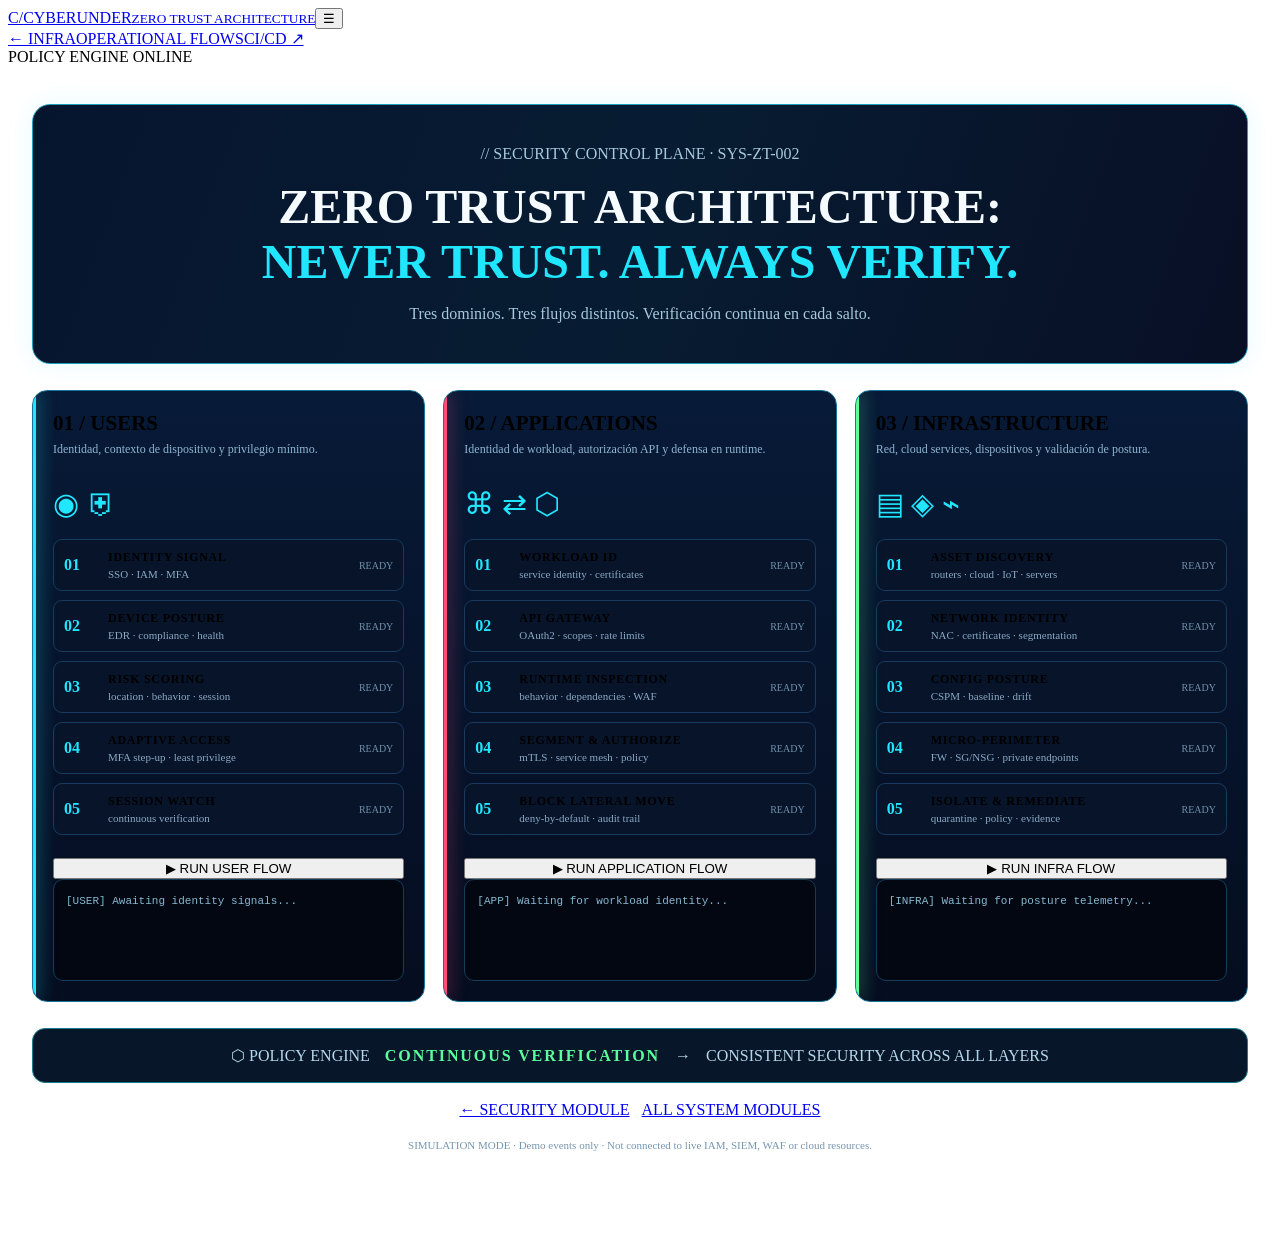
==== zero-trust.html @ 1b2a89de "Add files via upload" ====
<!doctype html><nhtml lang="es"><head><meta charset="utf-8"><meta name="viewport" content="width=device-width,initial-scale=1"><meta name="theme-color" content="#050b1b"><title>ZERO TRUST ARCHITECTURE // CYBERUNDER</title><link rel="stylesheet" href="assets/styles.css"><style>
:root{--ztcyan:#21e6ff;--ztgreen:#5cff9d;--ztred:#ff4c78}.zt-main{max-width:1500px;margin:auto;padding:38px 24px 70px}.zt-hero{text-align:center;border:1px solid #1c9dbb;border-radius:18px;padding:24px;background:linear-gradient(110deg,#06152e,#071c32,#080f25);box-shadow:0 0 28px #00d9ff18}.zt-hero h1{font-size:clamp(25px,4vw,48px);margin:8px 0;color:#f5fbff}.zt-hero h1 em{font-style:normal;color:var(--ztcyan)}.zt-hero p{color:#a7c8dd}.zt-lines{display:grid;grid-template-columns:repeat(3,minmax(0,1fr));gap:18px;margin:26px 0}.zt-card{border:1px solid #16739a;border-radius:15px;background:linear-gradient(180deg,#071a37,#050d20);padding:20px;position:relative;overflow:hidden}.zt-card:before{content:'';position:absolute;inset:0 auto 0 0;width:3px;background:var(--ztcyan);box-shadow:0 0 18px var(--ztcyan)}.zt-card:nth-child(2):before{background:#ff4c78;box-shadow:0 0 18px #ff4c78}.zt-card:nth-child(3):before{background:#5cff9d;box-shadow:0 0 18px #5cff9d}.zt-card h2{font-size:21px;margin:0 0 6px}.zt-card .sub{font-size:12px;color:#8fb5d1;min-height:34px}.zt-icon{font-size:30px;color:var(--ztcyan);margin:10px 0}.zt-flow{display:grid;gap:9px;margin:18px 0}.zt-step{display:grid;grid-template-columns:34px 1fr auto;gap:10px;align-items:center;border:1px solid #183a5d;border-radius:9px;padding:10px;background:#07142a}.zt-step .num{color:var(--ztcyan);font-weight:bold}.zt-step b{display:block;font-size:12px;letter-spacing:.06em}.zt-step small{display:block;color:#8aa9c2;font-size:11px;margin-top:3px}.zt-step .state{font-size:10px;color:#7191a9}.zt-step.running{border-color:var(--ztcyan);box-shadow:0 0 18px #00d9ff22;animation:ztpulse .7s infinite alternate}.zt-step.done{border-color:#38bd80}.zt-step.done .state{color:var(--ztgreen)}@keyframes ztpulse{to{background:#0c2745}}.zt-run{width:100%;margin-top:5px}.zt-terminal{background:#020712;border:1px solid #153d58;border-radius:10px;padding:12px;min-height:76px;color:#86b9d1;font:11px/1.8 monospace;overflow:auto}.zt-footer{display:flex;justify-content:center;align-items:center;gap:15px;flex-wrap:wrap;border:1px solid #187c8f;border-radius:13px;padding:17px;color:#b7d8e7;background:#071729}.zt-footer strong{color:var(--ztgreen);letter-spacing:.12em}.zt-bottom{text-align:center;color:#7695b0;font-size:11px;margin-top:20px}.zt-actions{display:flex;gap:12px;justify-content:center;margin-top:18px;flex-wrap:wrap}@media(max-width:950px){.zt-lines{grid-template-columns:1fr}.zt-card .sub{min-height:0}.zt-main{padding:20px 13px}}
</style></head><body class="pipeline-page"><div class="scanlines"></div><header class="topbar"><a class="brand" href="index.html"><span class="brand-mark">C/</span><span>CYBERUNDER<small>ZERO TRUST ARCHITECTURE</small></span></a><button class="menu-toggle" aria-label="Abrir menú">☰</button><nav class="nav"><a href="index.html">← INFRA</a><a class="active" href="#flows">OPERATIONAL FLOWS</a><a href="cicd.html">CI/CD ↗</a></nav><div class="system-state"><i class="pulse"></i> POLICY ENGINE ONLINE</div></header>
<main class="zt-main"><section class="zt-hero"><p class="eyebrow">// SECURITY CONTROL PLANE · SYS-ZT-002</p><h1>ZERO TRUST ARCHITECTURE:<br><em>NEVER TRUST. ALWAYS VERIFY.</em></h1><p>Tres dominios. Tres flujos distintos. Verificación continua en cada salto.</p></section><section class="zt-lines" id="flows">
<article class="zt-card" data-flow="users"><h2>01 / USERS</h2><div class="sub">Identidad, contexto de dispositivo y privilegio mínimo.</div><div class="zt-icon">◉ ⛨</div><div class="zt-flow"><div class="zt-step"><span class="num">01</span><div><b>IDENTITY SIGNAL</b><small>SSO · IAM · MFA</small></div><span class="state">READY</span></div><div class="zt-step"><span class="num">02</span><div><b>DEVICE POSTURE</b><small>EDR · compliance · health</small></div><span class="state">READY</span></div><div class="zt-step"><span class="num">03</span><div><b>RISK SCORING</b><small>location · behavior · session</small></div><span class="state">READY</span></div><div class="zt-step"><span class="num">04</span><div><b>ADAPTIVE ACCESS</b><small>MFA step-up · least privilege</small></div><span class="state">READY</span></div><div class="zt-step"><span class="num">05</span><div><b>SESSION WATCH</b><small>continuous verification</small></div><span class="state">READY</span></div></div><button class="btn primary zt-run">▶ RUN USER FLOW</button><div class="zt-terminal">[USER] Awaiting identity signals...</div></article>
<article class="zt-card" data-flow="apps"><h2>02 / APPLICATIONS</h2><div class="sub">Identidad de workload, autorización API y defensa en runtime.</div><div class="zt-icon">⌘ ⇄ ⬡</div><div class="zt-flow"><div class="zt-step"><span class="num">01</span><div><b>WORKLOAD ID</b><small>service identity · certificates</small></div><span class="state">READY</span></div><div class="zt-step"><span class="num">02</span><div><b>API GATEWAY</b><small>OAuth2 · scopes · rate limits</small></div><span class="state">READY</span></div><div class="zt-step"><span class="num">03</span><div><b>RUNTIME INSPECTION</b><small>behavior · dependencies · WAF</small></div><span class="state">READY</span></div><div class="zt-step"><span class="num">04</span><div><b>SEGMENT & AUTHORIZE</b><small>mTLS · service mesh · policy</small></div><span class="state">READY</span></div><div class="zt-step"><span class="num">05</span><div><b>BLOCK LATERAL MOVE</b><small>deny-by-default · audit trail</small></div><span class="state">READY</span></div></div><button class="btn primary zt-run">▶ RUN APPLICATION FLOW</button><div class="zt-terminal">[APP] Waiting for workload identity...</div></article>
<article class="zt-card" data-flow="infra"><h2>03 / INFRASTRUCTURE</h2><div class="sub">Red, cloud services, dispositivos y validación de postura.</div><div class="zt-icon">▤ ◈ ⌁</div><div class="zt-flow"><div class="zt-step"><span class="num">01</span><div><b>ASSET DISCOVERY</b><small>routers · cloud · IoT · servers</small></div><span class="state">READY</span></div><div class="zt-step"><span class="num">02</span><div><b>NETWORK IDENTITY</b><small>NAC · certificates · segmentation</small></div><span class="state">READY</span></div><div class="zt-step"><span class="num">03</span><div><b>CONFIG POSTURE</b><small>CSPM · baseline · drift</small></div><span class="state">READY</span></div><div class="zt-step"><span class="num">04</span><div><b>MICRO-PERIMETER</b><small>FW · SG/NSG · private endpoints</small></div><span class="state">READY</span></div><div class="zt-step"><span class="num">05</span><div><b>ISOLATE & REMEDIATE</b><small>quarantine · policy · evidence</small></div><span class="state">READY</span></div></div><button class="btn primary zt-run">▶ RUN INFRA FLOW</button><div class="zt-terminal">[INFRA] Waiting for posture telemetry...</div></article>
</section><section class="zt-footer"><span>⬡ POLICY ENGINE</span><strong>CONTINUOUS VERIFICATION</strong><span>→</span><span>CONSISTENT SECURITY ACROSS ALL LAYERS</span></section><div class="zt-actions"><a class="btn ghost" href="module.html?module=security">← SECURITY MODULE</a><a class="btn ghost" href="index.html#modules">ALL SYSTEM MODULES</a></div><p class="zt-bottom">SIMULATION MODE · Demo events only · Not connected to live IAM, SIEM, WAF or cloud resources.</p></main><script src="assets/app.js"></script><script>
const logs={users:['Resolving identity provider and MFA claims','Checking device compliance and endpoint posture','Scoring session context and behavioral signals','Applying least-privilege access decision','Starting continuous session verification'],apps:['Attesting workload identity and certificate chain','Validating OAuth scopes and API gateway rules','Inspecting runtime behavior and dependency signals','Evaluating mTLS and service-to-service policy','Testing deny-by-default against lateral movement'],infra:['Discovering routers, cloud assets, IoT and servers','Mapping network identity and segmentation zones','Comparing cloud configuration with secure baseline','Checking firewall, SG/NSG and private endpoint policy','Simulating quarantine and collecting audit evidence']};document.querySelectorAll('.zt-card').forEach(card=>{const btn=card.querySelector('button'),steps=[...card.querySelectorAll('.zt-step')],term=card.querySelector('.zt-terminal');let busy=false;btn.addEventListener('click',async()=>{if(busy)return;busy=true;btn.disabled=true;btn.textContent='◌ FLOW RUNNING';steps.forEach(s=>{s.classList.remove('done','running');s.querySelector('.state').textContent='QUEUED'});term.textContent='[SYSTEM] '+card.dataset.flow.toUpperCase()+' workflow started';for(let i=0;i<steps.length;i++){const s=steps[i];s.classList.add('running');s.querySelector('.state').textContent='RUNNING';term.textContent+='\n['+(new Date().toLocaleTimeString('es-CL',{hour12:false}))+'] '+logs[card.dataset.flow][i];s.scrollIntoView({block:'nearest',behavior:'smooth'});await new Promise(r=>setTimeout(r,650));s.classList.remove('running');s.classList.add('done');s.querySelector('.state').textContent='PASS'}term.textContent+='\n[PASS] '+card.dataset.flow.toUpperCase()+' flow completed · evidence recorded';btn.disabled=false;btn.textContent='↻ RUN FLOW AGAIN';busy=false})});
</script></body></html>
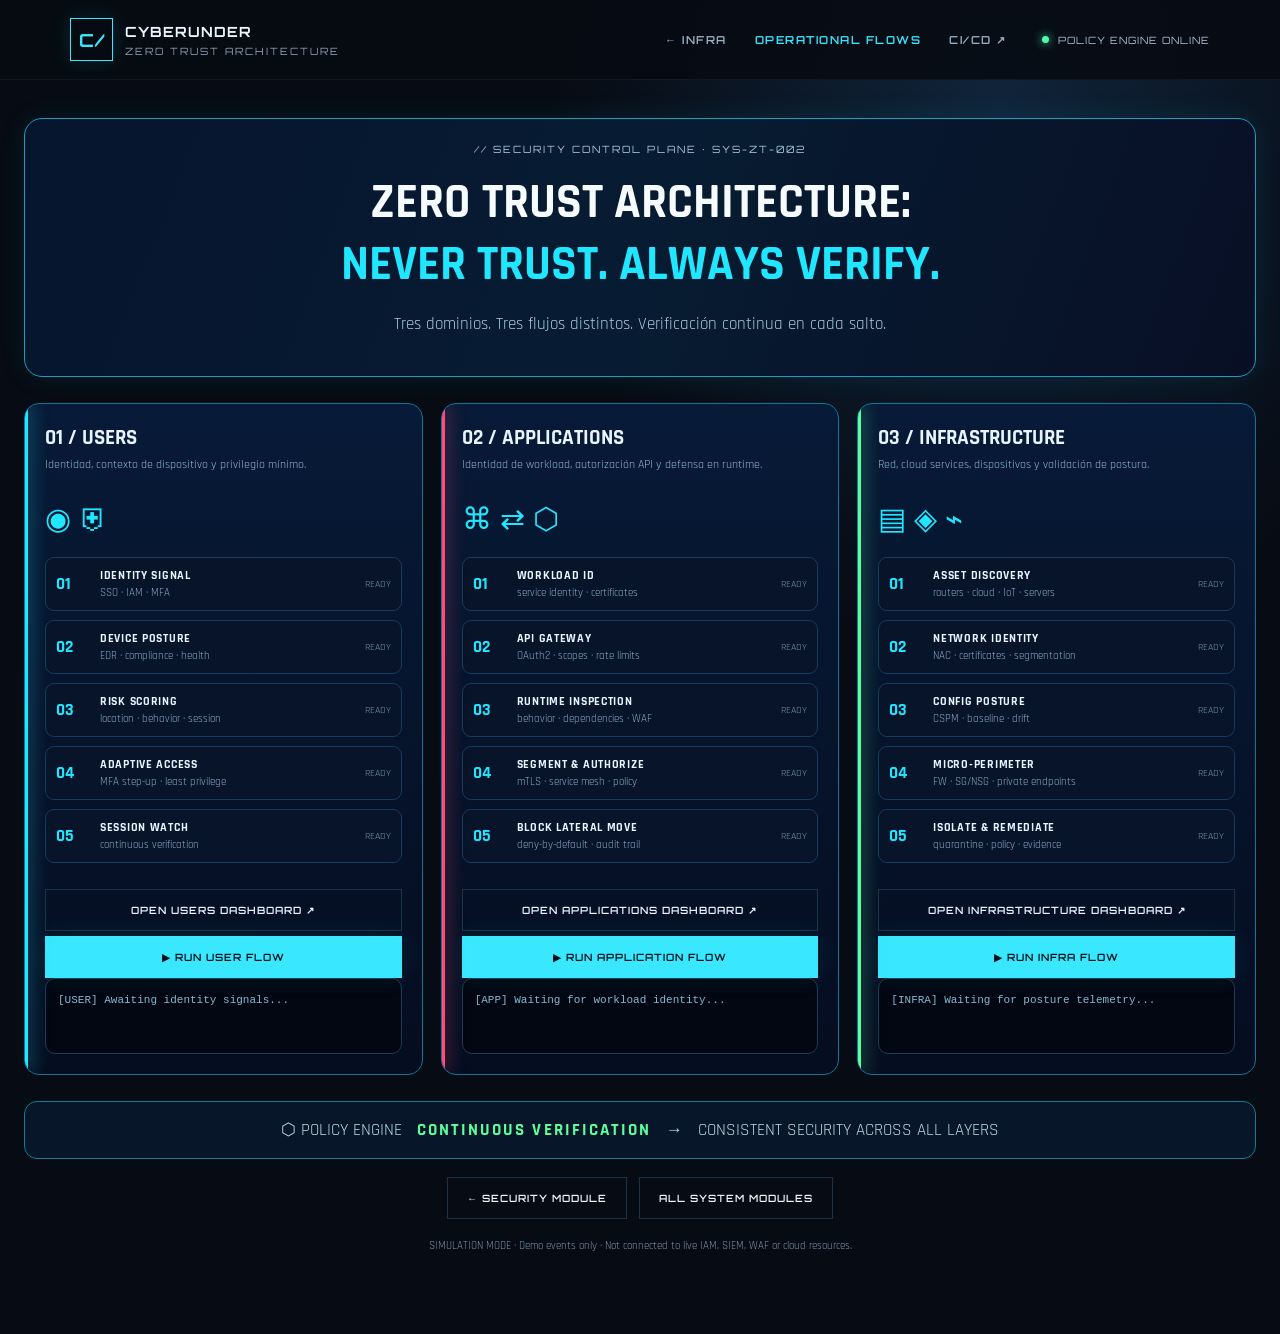
==== commit 49934371: "Add files via upload" ====
--- a/zero-trust.html
+++ b/zero-trust.html
@@ -2,9 +2,9 @@
 :root{--ztcyan:#21e6ff;--ztgreen:#5cff9d;--ztred:#ff4c78}.zt-main{max-width:1500px;margin:auto;padding:38px 24px 70px}.zt-hero{text-align:center;border:1px solid #1c9dbb;border-radius:18px;padding:24px;background:linear-gradient(110deg,#06152e,#071c32,#080f25);box-shadow:0 0 28px #00d9ff18}.zt-hero h1{font-size:clamp(25px,4vw,48px);margin:8px 0;color:#f5fbff}.zt-hero h1 em{font-style:normal;color:var(--ztcyan)}.zt-hero p{color:#a7c8dd}.zt-lines{display:grid;grid-template-columns:repeat(3,minmax(0,1fr));gap:18px;margin:26px 0}.zt-card{border:1px solid #16739a;border-radius:15px;background:linear-gradient(180deg,#071a37,#050d20);padding:20px;position:relative;overflow:hidden}.zt-card:before{content:'';position:absolute;inset:0 auto 0 0;width:3px;background:var(--ztcyan);box-shadow:0 0 18px var(--ztcyan)}.zt-card:nth-child(2):before{background:#ff4c78;box-shadow:0 0 18px #ff4c78}.zt-card:nth-child(3):before{background:#5cff9d;box-shadow:0 0 18px #5cff9d}.zt-card h2{font-size:21px;margin:0 0 6px}.zt-card .sub{font-size:12px;color:#8fb5d1;min-height:34px}.zt-icon{font-size:30px;color:var(--ztcyan);margin:10px 0}.zt-flow{display:grid;gap:9px;margin:18px 0}.zt-step{display:grid;grid-template-columns:34px 1fr auto;gap:10px;align-items:center;border:1px solid #183a5d;border-radius:9px;padding:10px;background:#07142a}.zt-step .num{color:var(--ztcyan);font-weight:bold}.zt-step b{display:block;font-size:12px;letter-spacing:.06em}.zt-step small{display:block;color:#8aa9c2;font-size:11px;margin-top:3px}.zt-step .state{font-size:10px;color:#7191a9}.zt-step.running{border-color:var(--ztcyan);box-shadow:0 0 18px #00d9ff22;animation:ztpulse .7s infinite alternate}.zt-step.done{border-color:#38bd80}.zt-step.done .state{color:var(--ztgreen)}@keyframes ztpulse{to{background:#0c2745}}.zt-run{width:100%;margin-top:5px}.zt-terminal{background:#020712;border:1px solid #153d58;border-radius:10px;padding:12px;min-height:76px;color:#86b9d1;font:11px/1.8 monospace;overflow:auto}.zt-footer{display:flex;justify-content:center;align-items:center;gap:15px;flex-wrap:wrap;border:1px solid #187c8f;border-radius:13px;padding:17px;color:#b7d8e7;background:#071729}.zt-footer strong{color:var(--ztgreen);letter-spacing:.12em}.zt-bottom{text-align:center;color:#7695b0;font-size:11px;margin-top:20px}.zt-actions{display:flex;gap:12px;justify-content:center;margin-top:18px;flex-wrap:wrap}@media(max-width:950px){.zt-lines{grid-template-columns:1fr}.zt-card .sub{min-height:0}.zt-main{padding:20px 13px}}
 </style></head><body class="pipeline-page"><div class="scanlines"></div><header class="topbar"><a class="brand" href="index.html"><span class="brand-mark">C/</span><span>CYBERUNDER<small>ZERO TRUST ARCHITECTURE</small></span></a><button class="menu-toggle" aria-label="Abrir menú">☰</button><nav class="nav"><a href="index.html">← INFRA</a><a class="active" href="#flows">OPERATIONAL FLOWS</a><a href="cicd.html">CI/CD ↗</a></nav><div class="system-state"><i class="pulse"></i> POLICY ENGINE ONLINE</div></header>
 <main class="zt-main"><section class="zt-hero"><p class="eyebrow">// SECURITY CONTROL PLANE · SYS-ZT-002</p><h1>ZERO TRUST ARCHITECTURE:<br><em>NEVER TRUST. ALWAYS VERIFY.</em></h1><p>Tres dominios. Tres flujos distintos. Verificación continua en cada salto.</p></section><section class="zt-lines" id="flows">
-<article class="zt-card" data-flow="users"><h2>01 / USERS</h2><div class="sub">Identidad, contexto de dispositivo y privilegio mínimo.</div><div class="zt-icon">◉ ⛨</div><div class="zt-flow"><div class="zt-step"><span class="num">01</span><div><b>IDENTITY SIGNAL</b><small>SSO · IAM · MFA</small></div><span class="state">READY</span></div><div class="zt-step"><span class="num">02</span><div><b>DEVICE POSTURE</b><small>EDR · compliance · health</small></div><span class="state">READY</span></div><div class="zt-step"><span class="num">03</span><div><b>RISK SCORING</b><small>location · behavior · session</small></div><span class="state">READY</span></div><div class="zt-step"><span class="num">04</span><div><b>ADAPTIVE ACCESS</b><small>MFA step-up · least privilege</small></div><span class="state">READY</span></div><div class="zt-step"><span class="num">05</span><div><b>SESSION WATCH</b><small>continuous verification</small></div><span class="state">READY</span></div></div><button class="btn primary zt-run">▶ RUN USER FLOW</button><div class="zt-terminal">[USER] Awaiting identity signals...</div></article>
-<article class="zt-card" data-flow="apps"><h2>02 / APPLICATIONS</h2><div class="sub">Identidad de workload, autorización API y defensa en runtime.</div><div class="zt-icon">⌘ ⇄ ⬡</div><div class="zt-flow"><div class="zt-step"><span class="num">01</span><div><b>WORKLOAD ID</b><small>service identity · certificates</small></div><span class="state">READY</span></div><div class="zt-step"><span class="num">02</span><div><b>API GATEWAY</b><small>OAuth2 · scopes · rate limits</small></div><span class="state">READY</span></div><div class="zt-step"><span class="num">03</span><div><b>RUNTIME INSPECTION</b><small>behavior · dependencies · WAF</small></div><span class="state">READY</span></div><div class="zt-step"><span class="num">04</span><div><b>SEGMENT & AUTHORIZE</b><small>mTLS · service mesh · policy</small></div><span class="state">READY</span></div><div class="zt-step"><span class="num">05</span><div><b>BLOCK LATERAL MOVE</b><small>deny-by-default · audit trail</small></div><span class="state">READY</span></div></div><button class="btn primary zt-run">▶ RUN APPLICATION FLOW</button><div class="zt-terminal">[APP] Waiting for workload identity...</div></article>
-<article class="zt-card" data-flow="infra"><h2>03 / INFRASTRUCTURE</h2><div class="sub">Red, cloud services, dispositivos y validación de postura.</div><div class="zt-icon">▤ ◈ ⌁</div><div class="zt-flow"><div class="zt-step"><span class="num">01</span><div><b>ASSET DISCOVERY</b><small>routers · cloud · IoT · servers</small></div><span class="state">READY</span></div><div class="zt-step"><span class="num">02</span><div><b>NETWORK IDENTITY</b><small>NAC · certificates · segmentation</small></div><span class="state">READY</span></div><div class="zt-step"><span class="num">03</span><div><b>CONFIG POSTURE</b><small>CSPM · baseline · drift</small></div><span class="state">READY</span></div><div class="zt-step"><span class="num">04</span><div><b>MICRO-PERIMETER</b><small>FW · SG/NSG · private endpoints</small></div><span class="state">READY</span></div><div class="zt-step"><span class="num">05</span><div><b>ISOLATE & REMEDIATE</b><small>quarantine · policy · evidence</small></div><span class="state">READY</span></div></div><button class="btn primary zt-run">▶ RUN INFRA FLOW</button><div class="zt-terminal">[INFRA] Waiting for posture telemetry...</div></article>
+<article class="zt-card" data-flow="users"><h2>01 / USERS</h2><div class="sub">Identidad, contexto de dispositivo y privilegio mínimo.</div><div class="zt-icon">◉ ⛨</div><div class="zt-flow"><div class="zt-step"><span class="num">01</span><div><b>IDENTITY SIGNAL</b><small>SSO · IAM · MFA</small></div><span class="state">READY</span></div><div class="zt-step"><span class="num">02</span><div><b>DEVICE POSTURE</b><small>EDR · compliance · health</small></div><span class="state">READY</span></div><div class="zt-step"><span class="num">03</span><div><b>RISK SCORING</b><small>location · behavior · session</small></div><span class="state">READY</span></div><div class="zt-step"><span class="num">04</span><div><b>ADAPTIVE ACCESS</b><small>MFA step-up · least privilege</small></div><span class="state">READY</span></div><div class="zt-step"><span class="num">05</span><div><b>SESSION WATCH</b><small>continuous verification</small></div><span class="state">READY</span></div></div><a class="btn ghost" style="width:100%;margin-top:8px" href="users-zero-trust.html">OPEN USERS DASHBOARD ↗</a><button class="btn primary zt-run">▶ RUN USER FLOW</button><div class="zt-terminal">[USER] Awaiting identity signals...</div></article>
+<article class="zt-card" data-flow="apps"><h2>02 / APPLICATIONS</h2><div class="sub">Identidad de workload, autorización API y defensa en runtime.</div><div class="zt-icon">⌘ ⇄ ⬡</div><div class="zt-flow"><div class="zt-step"><span class="num">01</span><div><b>WORKLOAD ID</b><small>service identity · certificates</small></div><span class="state">READY</span></div><div class="zt-step"><span class="num">02</span><div><b>API GATEWAY</b><small>OAuth2 · scopes · rate limits</small></div><span class="state">READY</span></div><div class="zt-step"><span class="num">03</span><div><b>RUNTIME INSPECTION</b><small>behavior · dependencies · WAF</small></div><span class="state">READY</span></div><div class="zt-step"><span class="num">04</span><div><b>SEGMENT & AUTHORIZE</b><small>mTLS · service mesh · policy</small></div><span class="state">READY</span></div><div class="zt-step"><span class="num">05</span><div><b>BLOCK LATERAL MOVE</b><small>deny-by-default · audit trail</small></div><span class="state">READY</span></div></div><a class="btn ghost" style="width:100%;margin-top:8px" href="applications-zero-trust.html">OPEN APPLICATIONS DASHBOARD ↗</a><button class="btn primary zt-run">▶ RUN APPLICATION FLOW</button><div class="zt-terminal">[APP] Waiting for workload identity...</div></article>
+<article class="zt-card" data-flow="infra"><h2>03 / INFRASTRUCTURE</h2><div class="sub">Red, cloud services, dispositivos y validación de postura.</div><div class="zt-icon">▤ ◈ ⌁</div><div class="zt-flow"><div class="zt-step"><span class="num">01</span><div><b>ASSET DISCOVERY</b><small>routers · cloud · IoT · servers</small></div><span class="state">READY</span></div><div class="zt-step"><span class="num">02</span><div><b>NETWORK IDENTITY</b><small>NAC · certificates · segmentation</small></div><span class="state">READY</span></div><div class="zt-step"><span class="num">03</span><div><b>CONFIG POSTURE</b><small>CSPM · baseline · drift</small></div><span class="state">READY</span></div><div class="zt-step"><span class="num">04</span><div><b>MICRO-PERIMETER</b><small>FW · SG/NSG · private endpoints</small></div><span class="state">READY</span></div><div class="zt-step"><span class="num">05</span><div><b>ISOLATE & REMEDIATE</b><small>quarantine · policy · evidence</small></div><span class="state">READY</span></div></div><a class="btn ghost" style="width:100%;margin-top:8px" href="infrastructure-zero-trust.html">OPEN INFRASTRUCTURE DASHBOARD ↗</a><button class="btn primary zt-run">▶ RUN INFRA FLOW</button><div class="zt-terminal">[INFRA] Waiting for posture telemetry...</div></article>
 </section><section class="zt-footer"><span>⬡ POLICY ENGINE</span><strong>CONTINUOUS VERIFICATION</strong><span>→</span><span>CONSISTENT SECURITY ACROSS ALL LAYERS</span></section><div class="zt-actions"><a class="btn ghost" href="module.html?module=security">← SECURITY MODULE</a><a class="btn ghost" href="index.html#modules">ALL SYSTEM MODULES</a></div><p class="zt-bottom">SIMULATION MODE · Demo events only · Not connected to live IAM, SIEM, WAF or cloud resources.</p></main><script src="assets/app.js"></script><script>
 const logs={users:['Resolving identity provider and MFA claims','Checking device compliance and endpoint posture','Scoring session context and behavioral signals','Applying least-privilege access decision','Starting continuous session verification'],apps:['Attesting workload identity and certificate chain','Validating OAuth scopes and API gateway rules','Inspecting runtime behavior and dependency signals','Evaluating mTLS and service-to-service policy','Testing deny-by-default against lateral movement'],infra:['Discovering routers, cloud assets, IoT and servers','Mapping network identity and segmentation zones','Comparing cloud configuration with secure baseline','Checking firewall, SG/NSG and private endpoint policy','Simulating quarantine and collecting audit evidence']};document.querySelectorAll('.zt-card').forEach(card=>{const btn=card.querySelector('button'),steps=[...card.querySelectorAll('.zt-step')],term=card.querySelector('.zt-terminal');let busy=false;btn.addEventListener('click',async()=>{if(busy)return;busy=true;btn.disabled=true;btn.textContent='◌ FLOW RUNNING';steps.forEach(s=>{s.classList.remove('done','running');s.querySelector('.state').textContent='QUEUED'});term.textContent='[SYSTEM] '+card.dataset.flow.toUpperCase()+' workflow started';for(let i=0;i<steps.length;i++){const s=steps[i];s.classList.add('running');s.querySelector('.state').textContent='RUNNING';term.textContent+='\n['+(new Date().toLocaleTimeString('es-CL',{hour12:false}))+'] '+logs[card.dataset.flow][i];s.scrollIntoView({block:'nearest',behavior:'smooth'});await new Promise(r=>setTimeout(r,650));s.classList.remove('running');s.classList.add('done');s.querySelector('.state').textContent='PASS'}term.textContent+='\n[PASS] '+card.dataset.flow.toUpperCase()+' flow completed · evidence recorded';btn.disabled=false;btn.textContent='↻ RUN FLOW AGAIN';busy=false})});
 </script></body></html>
--- a/assets/styles.css
+++ b/assets/styles.css
@@ -0,0 +1,47 @@
+@import url('https://fonts.googleapis.com/css2?family=Orbitron:wght@400;500;600;700;800&family=Rajdhani:wght@400;500;600;700&display=swap');
+:root{--bg:#070b13;--panel:#0b1220;--panel2:#0e1929;--line:#1b3448;--cyan:#39e7ff;--blue:#4c9dff;--pink:#ff3ca6;--text:#e8f4ff;--muted:#8aa0b6;--green:#4cffaa;--display:'Orbitron',sans-serif;--body:'Rajdhani',sans-serif}*{box-sizing:border-box}html{scroll-behavior:smooth}body{margin:0;background:radial-gradient(ellipse at 78% 8%,#10243a 0,transparent 32%),var(--bg);color:var(--text);font-family:var(--body);font-size:17px;overflow-x:hidden}a{color:inherit;text-decoration:none}.scanlines{pointer-events:none;position:fixed;inset:0;z-index:20;opacity:.13;background:repeating-linear-gradient(0deg,transparent 0 3px,rgba(57,231,255,.07) 4px)}.topbar{height:80px;padding:0 5.5%;display:flex;align-items:center;gap:35px;border-bottom:1px solid #1b344855;background:#070b13e8;position:relative;z-index:30}.brand{display:flex;align-items:center;gap:12px;font:700 14px var(--display);letter-spacing:1px}.brand small{display:block;font:10px var(--display);letter-spacing:2px;color:var(--muted);margin-top:5px}.brand-mark{width:43px;height:43px;display:grid;place-items:center;color:var(--cyan);border:1px solid var(--cyan);font:700 18px var(--display);box-shadow:0 0 18px #39e7ff22}.nav{display:flex;gap:28px;margin-left:auto;align-items:center}.nav a{font:600 11px var(--display);letter-spacing:1.5px;color:#9aafc2;transition:.2s}.nav a:hover,.nav a.active{color:var(--cyan)}.nav-dev{border:1px solid #39e7ff66;padding:11px 16px;color:var(--cyan)!important}.system-state{font:10px var(--display);letter-spacing:1px;color:#a8bfd0;display:flex;align-items:center;gap:9px;white-space:nowrap}.system-state span{border-left:1px solid var(--line);padding-left:12px;color:var(--cyan)}.pulse{display:inline-block;width:7px;height:7px;background:var(--green);border-radius:50%;box-shadow:0 0 10px var(--green);animation:pulse 1.4s infinite}@keyframes pulse{50%{opacity:.35;box-shadow:0 0 2px var(--green)}}.hero{min-height:565px;padding:85px 8% 65px;display:grid;grid-template-columns:1.1fr .9fr;align-items:center;gap:30px;position:relative}.eyebrow{font:10px var(--display);letter-spacing:2px;color:var(--cyan);margin:0 0 17px}.hero h1,.page-title h1{font:800 clamp(34px,4.5vw,62px)/1.18 var(--display);letter-spacing:-1px;margin:0}.hero h1 span,.page-title h1 span,.section-heading h2 span,.bottom-band h2 span,.panel-heading h2 span{color:var(--cyan);text-shadow:0 0 22px #39e7ff20}.hero-text{font-size:20px;line-height:1.45;color:#9db0c3;max-width:600px;margin:23px 0 27px}.hero-actions{display:flex;gap:12px;flex-wrap:wrap}.btn{display:inline-flex;align-items:center;justify-content:center;gap:25px;padding:14px 19px;font:600 10px var(--display);letter-spacing:1px;border:1px solid var(--line);transition:.2s;cursor:pointer;background:transparent;color:var(--text)}.btn.primary{background:var(--cyan);color:#041018;border-color:var(--cyan);box-shadow:0 0 25px #39e7ff18}.btn.primary:hover{background:#9af5ff;box-shadow:0 0 28px #39e7ff4a;transform:translateY(-2px)}.btn.ghost:hover{border-color:var(--cyan);color:var(--cyan)}.hero-meta{display:flex;gap:29px;margin-top:42px;flex-wrap:wrap}.hero-meta span{font:9px var(--display);color:#8299ae;letter-spacing:1px}.hero-meta b{color:var(--text);font-size:13px;margin-right:5px}.orbital{height:390px;max-width:460px;width:100%;position:relative;margin:auto;display:grid;place-items:center}.orbit{position:absolute;border:1px solid #39e7ff4b;border-radius:50%;transform:rotate(-24deg)}.orbit-a{width:290px;height:290px}.orbit-b{width:380px;height:220px;transform:rotate(52deg);border-color:#ff3ca64a}.orbit-c{width:410px;height:330px;transform:rotate(-56deg);border-color:#4c9dff40}.core{width:120px;height:120px;border:1px solid var(--cyan);background:#0a1c2a;box-shadow:0 0 55px #39e7ff2b,inset 0 0 28px #39e7ff19;display:flex;flex-direction:column;justify-content:center;align-items:center;clip-path:polygon(25% 0,75% 0,100% 25%,100% 75%,75% 100%,25% 100%,0 75%,0 25%);z-index:2}.core span{font:800 25px var(--display);color:var(--cyan)}.core small{font:8px var(--display);letter-spacing:1px;color:#b5d1df;margin-top:8px}.orbit-label{position:absolute;font:9px var(--display);letter-spacing:1px;color:#a9c5d8;background:#07101b;padding:6px 8px;border:1px solid var(--line)}.label-a{top:37px;right:16px}.label-b{bottom:41px;left:1px}.label-c{bottom:50px;right:1px}.orbit-dot{position:absolute;width:9px;height:9px;border-radius:50%;background:var(--cyan);box-shadow:0 0 15px var(--cyan)}.dot-a{top:69px;left:115px}.dot-b{right:39px;top:170px;background:var(--pink);box-shadow:0 0 15px var(--pink)}.dot-c{bottom:64px;left:126px}.ticker{display:flex;justify-content:space-around;gap:20px;align-items:center;min-height:54px;padding:12px 5%;border-top:1px solid var(--line);border-bottom:1px solid var(--line);background:#0a1220;font:9px var(--display);letter-spacing:1px;color:#91a7bb;flex-wrap:wrap}.ticker span:first-child{color:var(--cyan)}.ticker b{color:var(--green);margin-left:7px}.section{padding:82px 8% 90px}.section-heading,.panel-heading{display:flex;align-items:center;justify-content:space-between;gap:20px;margin-bottom:28px}.section-heading h2,.bottom-band h2,.panel-heading h2{font:700 clamp(22px,2.7vw,32px) var(--display);margin:0;letter-spacing:.2px}.small-tag{font:9px var(--display);color:#91a7bb;letter-spacing:1px;border:1px solid var(--line);padding:9px 11px}.module-grid{display:grid;grid-template-columns:repeat(3,1fr);gap:17px}.module-card{display:block;position:relative;padding:25px 23px 18px;background:linear-gradient(145deg,#0d1928,#080f19);border:1px solid var(--line);min-height:300px;transition:.25s;overflow:hidden}.module-card:before{content:'';position:absolute;inset:0 auto auto 0;width:0;height:2px;background:var(--cyan);transition:.25s}.module-card:hover{transform:translateY(-5px);border-color:#39e7ff88;box-shadow:0 14px 45px #0005}.module-card:hover:before{width:100%}.card-icon{font-size:28px;color:var(--cyan);margin-bottom:20px}.card-icon.magenta{color:var(--pink)}.card-top{display:flex;justify-content:space-between;font:9px var(--display);letter-spacing:1px;color:#7890a6}.status{color:var(--green)}.module-card h3{font:700 20px var(--display);margin:18px 0 10px}.module-card p{color:#93a9bc;font-size:17px;line-height:1.35;min-height:47px;margin:0 0 18px}.chips{display:flex;gap:7px;flex-wrap:wrap}.chips span{font:9px var(--display);color:#a7c3d4;border:1px solid #294155;padding:6px 8px}.card-line{border-top:1px solid var(--line);margin-top:22px;padding-top:13px;display:flex;justify-content:space-between;font:9px var(--display);letter-spacing:1px;color:#7791a8}.card-line b{color:var(--cyan)}.mini-flow{display:flex;align-items:center;gap:5px;flex-wrap:wrap;margin-top:15px}.mini-flow i{width:8px;height:8px;background:var(--cyan);box-shadow:0 0 9px #39e7ff88;animation:flowBlink 1.5s infinite}.mini-flow i:nth-child(2){animation-delay:.2s}.mini-flow i:nth-child(3){animation-delay:.4s}.mini-flow i:nth-child(4){animation-delay:.6s}.mini-flow i:nth-child(5){animation-delay:.8s}.mini-flow span{font:8px var(--display);color:#9bb2c5;margin-left:5px}@keyframes flowBlink{50%{opacity:.25}}.bottom-band{margin:0 8% 75px;padding:30px 34px;border:1px solid var(--line);background:linear-gradient(90deg,#0e1d2d,#09111d);display:flex;align-items:center;justify-content:space-between;gap:20px}.bottom-band h2{font-size:clamp(20px,3vw,30px)}footer{min-height:66px;border-top:1px solid var(--line);padding:20px 5.5%;display:flex;justify-content:space-between;gap:15px;flex-wrap:wrap;color:#6e879c;font:9px var(--display);letter-spacing:1px}.pipeline-main{padding:50px 5.5% 70px;max-width:1600px;margin:auto}.page-title{display:flex;justify-content:space-between;align-items:center;gap:25px;margin-bottom:30px}.page-title h1{font-size:clamp(27px,3.5vw,45px)}.page-title .hero-text{margin:13px 0 0;font-size:18px}.run-box{min-width:180px;padding:15px 18px;border:1px solid var(--line);background:#0b1421;display:flex;flex-direction:column;gap:8px}.run-box strong{font:700 14px var(--display);color:#9bb1c5}.run-box small{font:9px var(--display);color:#688198}.status-running{color:var(--cyan)!important}.status-success{color:var(--green)!important}.status-failed{color:var(--pink)!important}.pipeline-summary{display:grid;grid-template-columns:repeat(4,1fr);border:1px solid var(--line);background:#0a121e;margin-bottom:24px}.pipeline-summary>div{padding:16px 20px;border-right:1px solid var(--line);display:flex;flex-direction:column;gap:8px}.pipeline-summary>div:last-child{border:0}.pipeline-summary span{font:9px var(--display);letter-spacing:1px;color:#7891a6}.pipeline-summary b{font:600 15px var(--body);color:#e3f1ff}.pipeline-summary .cyan{color:var(--cyan);font-family:var(--display);font-size:10px}.branch-dot{display:inline-block;width:6px;height:6px;background:var(--green);border-radius:50%}.pipeline-panel,.terminal-panel,.artifact-panel{border:1px solid var(--line);background:linear-gradient(145deg,#0b1421,#080e17);padding:24px}.panel-heading{margin-bottom:20px}.panel-heading h2{font-size:19px}.panel-heading .eyebrow{margin-bottom:8px}.run-button{white-space:nowrap}.progress-track{height:3px;background:#1a2c3e;margin-bottom:24px;overflow:hidden}.progress-track div{height:100%;width:0;background:var(--cyan);box-shadow:0 0 15px var(--cyan);transition:width .5s}.stage-flow{display:grid;grid-template-columns:minmax(0,1fr) 22px minmax(0,1fr) 22px minmax(0,1fr) 22px minmax(0,1fr) 22px minmax(0,1fr);align-items:stretch}.stage{min-width:0;position:relative;border:1px solid #21384a;background:#0b1725;padding:15px 12px 0;transition:.3s;overflow:hidden}.stage-number{font:10px var(--display);color:#526d83}.stage-symbol{font-size:24px;color:#4d6a81;margin:17px 0 13px}.stage-state{font:8px var(--display);letter-spacing:1px;color:#6d8295;border:1px solid #273b4d;padding:5px 6px;display:inline-block}.stage h3{font:700 11px var(--display);line-height:1.5;margin:15px 0 8px;min-height:32px}.stage p{font-size:14px;line-height:1.2;color:#92a8bb;margin:0 0 10px;min-height:32px}.stage small{font:9px var(--display);color:#647f95;overflow-wrap:anywhere}.stage-foot{font:8px var(--display);letter-spacing:.5px;color:#68839a;border-top:1px solid #21384a;margin-top:15px;padding:11px 0}.stage.running{border-color:var(--cyan);box-shadow:0 0 22px #39e7ff18;background:#0d2130}.stage.running .stage-symbol,.stage.running .stage-state{color:var(--cyan)}.stage.running .stage-state{border-color:var(--cyan);animation:pulse 1s infinite}.stage.done{border-color:#4cffaa70;background:#0a1b1b}.stage.done .stage-symbol,.stage.done .stage-state,.stage.done .stage-foot{color:var(--green)}.stage.done .stage-state{border-color:#4cffaa60}.stage.failed{border-color:var(--pink)}.stage.failed .stage-symbol,.stage.failed .stage-state{color:var(--pink)}.connector{align-self:center;height:2px;background:#1b3448;position:relative;overflow:hidden}.connector span{display:block;width:100%;height:100%;background:var(--cyan);transform:translateX(-100%)}.connector.active span{animation:connectorFlow .8s linear infinite}@keyframes connectorFlow{to{transform:translateX(100%)}}.flow-legend{display:flex;gap:21px;align-items:center;flex-wrap:wrap;margin-top:21px;font:8px var(--display);letter-spacing:.7px;color:#7f96aa}.flow-legend>span{display:flex;align-items:center;gap:7px}.legend-dot{width:7px;height:7px;border-radius:50%;display:inline-block}.legend-dot.done{background:var(--green)}.legend-dot.active-dot{background:var(--cyan);box-shadow:0 0 8px var(--cyan)}.legend-dot.idle-dot{background:#50677a}.auto-note{margin-left:auto;color:var(--green)!important}.telemetry-grid{display:grid;grid-template-columns:1.35fr 1fr;gap:20px;margin-top:20px}.compact{margin-bottom:16px}.live-label{font:9px var(--display);color:var(--green);display:flex;align-items:center;gap:8px}.terminal{height:230px;overflow:auto;background:#050a11;border:1px solid #1b2c3e;padding:15px;font:12px/1.7 monospace;color:#b4cbd9}.terminal-line{overflow-wrap:anywhere}.terminal-line .log-time{color:#5f7b91}.terminal-line.info{color:#a9c2d3}.terminal-line.success{color:var(--green)}.terminal-line.warn{color:#ffcf75}.terminal-line.error{color:var(--pink)}.terminal-line.muted{color:#6b8194}.prompt{color:var(--cyan)}.cursor{color:var(--cyan);animation:pulse .9s infinite}.artifact-panel{min-width:0}.vault-icon{font-size:25px;color:var(--cyan)}.artifact-box{display:flex;align-items:center;gap:12px;padding:15px;background:#07101a;border:1px solid #1c3043}.artifact-file{width:38px;height:42px;display:grid;place-items:center;background:#112639;color:var(--cyan);font-size:21px}.artifact-box>div:nth-child(2){display:flex;flex-direction:column;gap:6px;min-width:0;flex:1}.artifact-box b{font:10px var(--display);overflow-wrap:anywhere}.artifact-box small{font-size:13px;color:#7e97ab}.artifact-badge{font:8px var(--display);padding:5px;border:1px solid #2a4052;color:#7991a6}.artifact-badge.ready{color:var(--green);border-color:#4cffaa77}.metric-list{margin-top:18px}.metric-list div{display:flex;justify-content:space-between;gap:10px;padding:10px 0;border-bottom:1px solid #1b2c3c}.metric-list span{font:8px var(--display);letter-spacing:.5px;color:#7f96aa}.metric-list b{font:9px var(--display);color:#c6d9e7;text-align:right}.metric-list b.ok{color:var(--green)}.deploy-indicator{display:flex;align-items:center;gap:10px;padding:13px 0 0;font-size:14px;color:#92a9bc}.notice{display:flex;gap:15px;align-items:flex-start;padding:14px 17px;border:1px solid #26394a;margin-top:20px;background:#0a111b;color:#849bad;font-size:14px;line-height:1.4}.notice b{font:9px var(--display);color:var(--cyan);white-space:nowrap;padding-top:2px}.menu-toggle{display:none;background:transparent;color:var(--cyan);border:1px solid var(--line);padding:7px 10px;font-size:18px}
+@media(max-width:1000px){.topbar{padding:0 4%;gap:18px}.system-state{display:none}.hero{padding:65px 5%;grid-template-columns:1fr  .8fr}.section{padding:65px 5%}.module-grid{gap:12px}.module-card{padding:20px 16px}.pipeline-main{padding:40px 4% 60px}.stage-flow{grid-template-columns:minmax(0,1fr) 12px minmax(0,1fr) 12px minmax(0,1fr) 12px minmax(0,1fr) 12px minmax(0,1fr)}.stage{padding:12px 8px 0}.stage h3{font-size:9px}.stage p{font-size:13px}.stage small{font-size:8px}.stage-foot{font-size:7px}.pipeline-panel{padding:17px}.telemetry-grid{gap:12px}}@media(max-width:700px){.topbar{height:70px;gap:12px}.brand{font-size:12px}.brand-mark{width:36px;height:36px}.menu-toggle{display:block;margin-left:auto}.nav{display:none;position:absolute;top:69px;left:0;right:0;background:#07101b;border-bottom:1px solid var(--line);padding:18px 5%;flex-direction:column;align-items:flex-start;gap:20px}.nav.open{display:flex}.hero{grid-template-columns:1fr;padding:55px 6% 35px}.hero h1{font-size:clamp(31px,8vw,47px)}.hero-text{font-size:18px}.orbital{height:310px;transform:scale(.82);margin:-5px auto -20px}.ticker{justify-content:flex-start;gap:17px}.ticker span{font-size:8px}.section{padding:55px 6%}.section-heading{align-items:flex-start;flex-direction:column}.module-grid{grid-template-columns:1fr}.module-card{min-height:unset}.module-card p{min-height:unset}.bottom-band{margin:0 6% 50px;flex-direction:column;align-items:flex-start;padding:25px 20px}.bottom-band .btn{width:100%}.pipeline-main{padding:32px 4% 45px}.page-title{align-items:flex-start;flex-direction:column}.run-box{width:100%}.pipeline-summary{grid-template-columns:1fr 1fr}.pipeline-summary>div:nth-child(2){border-right:0}.pipeline-summary>div:nth-child(-n+2){border-bottom:1px solid var(--line)}.panel-heading{align-items:flex-start;flex-direction:column}.run-button{width:100%}.stage-flow{display:flex;flex-direction:column;gap:0}.stage{display:grid;grid-template-columns:38px 36px 1fr auto;align-items:center;gap:5px 9px;padding:12px}.stage-number{grid-row:1;grid-column:1}.stage-symbol{grid-row:1 / span 2;grid-column:2;margin:0;font-size:21px}.stage-state{grid-row:1;grid-column:4;font-size:7px}.stage h3{grid-row:1;grid-column:3;margin:0;min-height:0;font-size:10px}.stage p{grid-row:2;grid-column:3;margin:0;min-height:0;font-size:13px}.stage small{grid-row:3;grid-column:3 / span 2;margin-top:3px}.stage-foot{grid-row:3;grid-column:1 / span 2;border:0;margin:0;padding:3px 0;font-size:7px}.connector{height:13px;width:2px;align-self:center}.connector span{width:100%;height:100%;transform:translateY(-100%)}.connector.active span{animation:connectorFlowVertical .8s linear infinite}@keyframes connectorFlowVertical{to{transform:translateY(100%)}}.flow-legend{gap:12px}.auto-note{margin-left:0}.telemetry-grid{grid-template-columns:1fr}.terminal{height:200px}.notice{font-size:13px}footer{font-size:8px}}
+
+
+/* SYSTEM MODULES expansion */
+.module-grid-expanded{grid-template-columns:repeat(3,minmax(0,1fr));}
+.module-grid-expanded .module-card{display:block;text-decoration:none;color:inherit;cursor:pointer;transition:transform .22s ease,border-color .22s ease,box-shadow .22s ease;}
+.module-grid-expanded .module-card:hover{transform:translateY(-5px);border-color:var(--cyan,#35e7ff);box-shadow:0 0 24px rgba(53,231,255,.12);}
+.module-grid-expanded .card-line b{color:var(--cyan,#35e7ff);}
+.module-flow{display:flex;align-items:stretch;gap:10px;overflow-x:auto;padding:12px 2px 18px;}
+.module-flow .stage{flex:1 0 145px;min-width:145px;}
+.module-flow .connector{flex:0 0 22px;align-self:center;}
+.module-flow .stage.complete{border-color:#43f3bd;box-shadow:0 0 18px rgba(67,243,189,.12);}
+.module-flow .stage.complete .stage-state{color:#43f3bd;}
+.module-flow .stage.active{border-color:var(--cyan,#35e7ff);box-shadow:0 0 20px rgba(53,231,255,.18);}
+.module-kpi-grid{display:grid;grid-template-columns:1fr 1fr;gap:12px;margin:22px 0;}
+.module-kpi-grid>div{border:1px solid rgba(91,133,163,.28);background:rgba(5,12,23,.55);padding:15px;display:flex;flex-direction:column;gap:9px;}
+.module-kpi-grid span{font-size:10px;letter-spacing:1.2px;color:#8da8bd;}
+.module-kpi-grid b{font:700 21px var(--display,monospace);color:var(--cyan,#35e7ff);}
+.module-back{margin-top:18px;display:inline-flex;}
+.run-button:disabled{opacity:.7;cursor:wait;}
+@media(max-width:900px){.module-grid-expanded{grid-template-columns:repeat(2,minmax(0,1fr));}.module-flow{padding-bottom:22px;}}
+@media(max-width:600px){.module-grid-expanded{grid-template-columns:1fr;}.module-flow .stage{flex-basis:138px;min-width:138px;}.module-kpi-grid b{font-size:18px;}}
+
+/* Distinct Cyberunder operational workflows */
+.module-flow .stage-foot{font:8px var(--display);letter-spacing:.45px;color:#64839b;border-top:1px solid #21384a;margin-top:13px;padding:10px 0;}
+.module-flow .stage.complete .stage-foot{color:var(--green)}
+.module-flow.security-flow .stage.active,.module-flow.security-flow .stage.complete{border-color:var(--pink);box-shadow:0 0 18px #ff3ca620}
+.module-flow.security-flow .stage.active .stage-symbol,.module-flow.security-flow .stage.complete .stage-state,.module-flow.security-flow .stage.complete .stage-foot{color:var(--pink)}
+.module-flow.security-flow .connector span{background:var(--pink)}
+.module-flow.observability-flow .stage{background:linear-gradient(180deg,#0c1c2a,#09121e);}
+.module-flow.observability-flow .stage.active{animation:telemetryPulse 1.1s ease-in-out infinite alternate}
+@keyframes telemetryPulse{from{box-shadow:0 0 5px #39e7ff10}to{box-shadow:0 0 25px #39e7ff35}}
+.module-flow.observability-flow .stage-symbol{color:#65cfff}
+.module-flow.network-flow .stage{border-style:dashed;background:linear-gradient(145deg,#0a1a27,#08111b)}
+.module-flow.network-flow .connector{background:repeating-linear-gradient(90deg,#29485f 0 4px,transparent 4px 8px)}
+.module-flow.network-flow .connector span{background:var(--blue)}
+.module-flow.network-flow .stage.active{border-color:var(--blue);box-shadow:0 0 18px #4c9dff28}
+.module-flow.network-flow .stage.active .stage-symbol,.module-flow.network-flow .stage.complete .stage-state{color:var(--blue)}
+.module-flow.iac-flow .stage{background:linear-gradient(155deg,#10251f,#09151a);border-color:#23493f}
+.module-flow.iac-flow .stage.active{border-color:var(--green);box-shadow:0 0 18px #4cffaa1d}
+.module-flow.iac-flow .stage.active .stage-symbol,.module-flow.iac-flow .stage.complete .stage-state,.module-flow.iac-flow .stage.complete .stage-foot{color:var(--green)}
+.module-flow.iac-flow .connector span{background:var(--green)}
+.module-flow.cloud-flow .stage.active{background:linear-gradient(145deg,#0e2532,#0b1725)}
+.module-flow .stage.complete{background:#091b1a}
+@media(max-width:700px){.module-flow .stage-foot{grid-row:4;grid-column:1 / span 4;margin-top:7px;padding:6px 0 0}.module-flow.network-flow .connector{background:#1b3448}}
